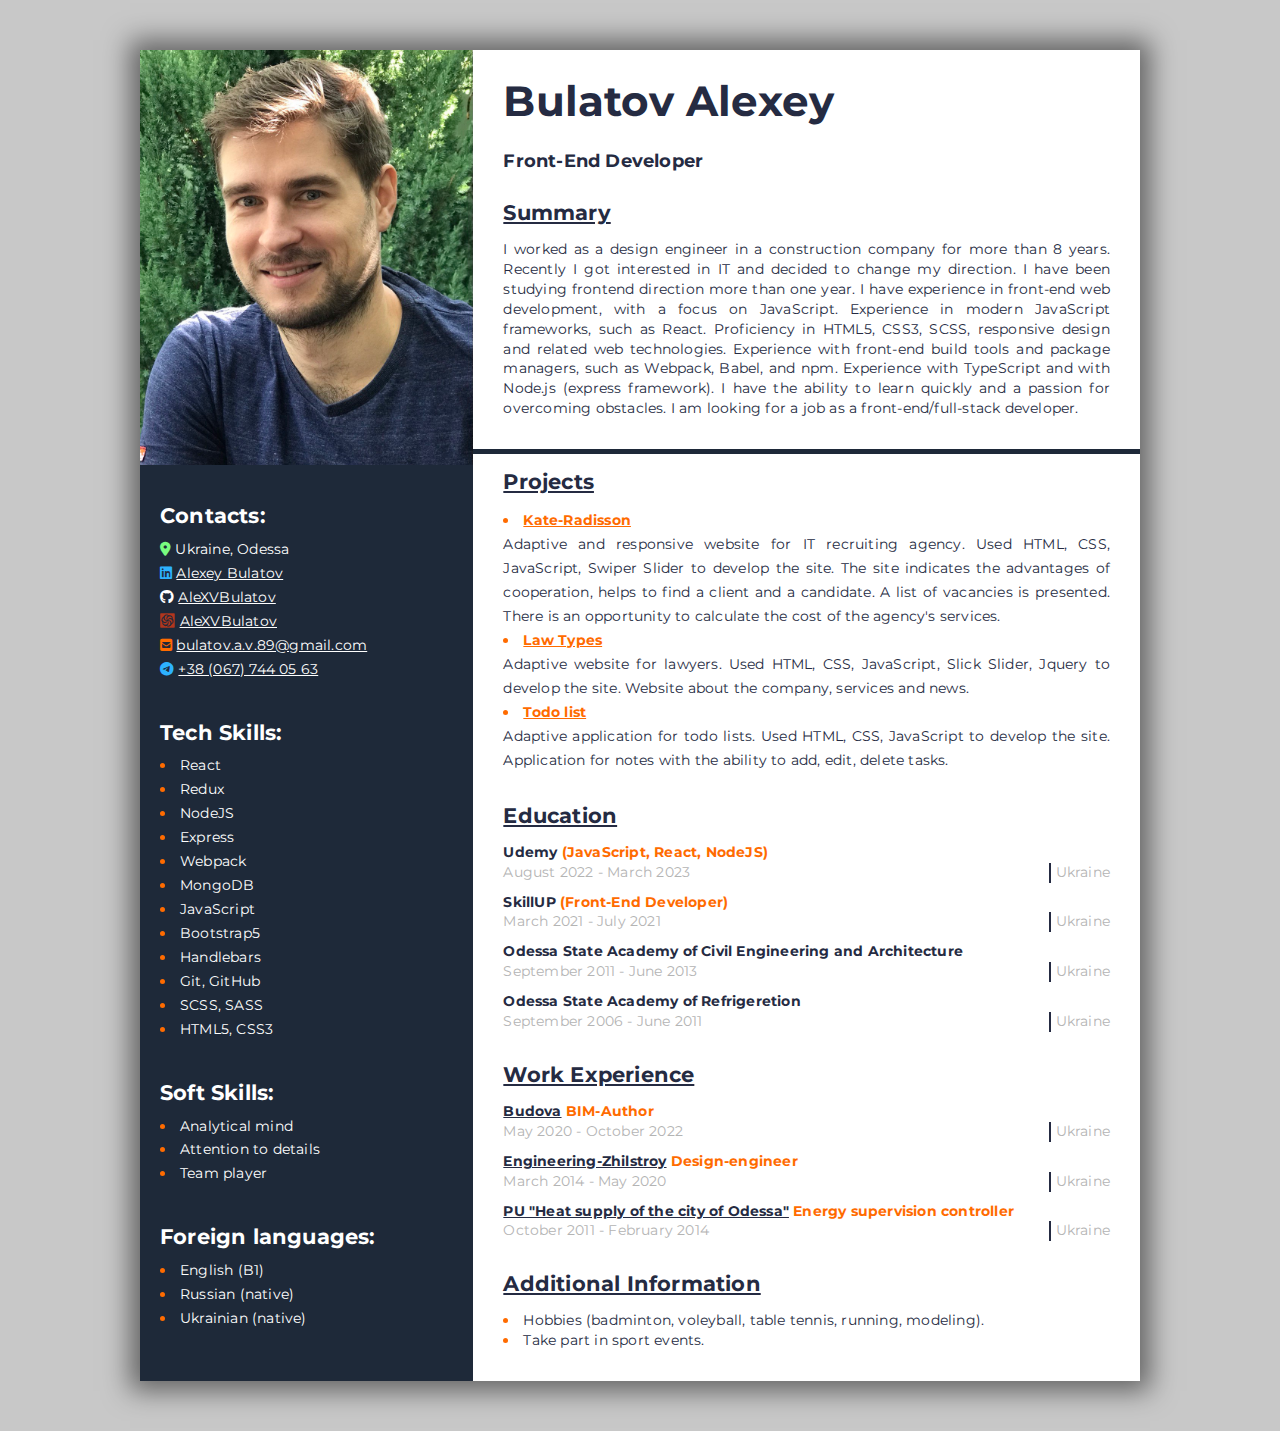
==== index.html @ 86be8774 "Added link to codewars" ====
<!DOCTYPE html>
<html lang="ru">
  <head>
    <meta charset="UTF-8" />
    <meta name="viewport" content="width=device-width, initial-scale=1.0" />
    <link rel="shortcut icon" href="img/favicon.ico" type="image/x-icon" />
    <link href="https://fonts.googleapis.com/css?family=Montserrat:regular,500,600,700,800&display=swap" rel="stylesheet" />
    <link rel="stylesheet" href="css/iconfonts.css" />
    <link rel="stylesheet" href="css/style.css" />
    <link rel="stylesheet" href="./css/media.css" />
    <title>My summary</title>
  </head>
  <body>
    <div class="wrapper">
      <div class="page__main-block main-block">
        <div class="main-block__container _container">
          <div class="main-block__body">
            <aside class="main-block__sidebar sidebar">
              <div class="sidebar__photo">
                <img class="_ibg" src="img/my_photo.jpg" alt="my photo" />
              </div>
              <div class="sidebar__body body-sidebar">
                <div class="body-sidebar__contacts contacts">
                  <h3 class="contacts__title">Contacts:</h3>
                  <ul class="contacts__list">
                    <li class="contacts__item-location fa-solid fa-location-dot">
                      <span>Ukraine, Odessa</span>
                    </li>
                    <li class="contacts__item-linkedin fa-brands fa-linkedin">
                      <a href="https://www.linkedin.com/in/alexey-bulatov/" target="_blank" class="contacts__link"
                        >Alexey Bulatov</a
                      >
                    </li>
                    <li class="contacts__item-github fa-brands fa-github">
                      <a href="https://github.com/AleXVBulatov" target="_blank" class="contacts__link">AleXVBulatov</a>
                    </li>
                    <li class="contacts__item-codewars">
                      <a href="https://www.codewars.com/users/AleXVBulatov" target="_blank" class="contacts__link"
                        >AleXVBulatov</a
                      >
                    </li>
                    <li class="contacts__item-email fa-solid fa-square-envelope">
                      <a href="mailto:bulatov.a.v.89@gmail.com" target="_blank" class="contacts__link"
                        >bulatov.a.v.89@gmail.com</a
                      >
                    </li>
                    <li class="contacts__item-telegram fa-brands fa-telegram">
                      <a href="https://t.me/AleXVBulatov" target="_blank" class="contacts__link">+38 (067) 744 05 63</a>
                    </li>
                  </ul>
                </div>
                <div class="body-sidebar__tech-skils skils">
                  <h3 class="skils__title">Tech Skills:</h3>
                  <ul class="skils__list">
                    <li class="skils__item"><span class="skils__text">React</span></li>
                    <li class="skils__item"><span class="skils__text">Redux</span></li>
                    <li class="skils__item"><span class="skils__text">NodeJS</span></li>
                    <li class="skils__item"><span class="skils__text">Express</span></li>
                    <li class="skils__item"><span class="skils__text">Webpack</span></li>
                    <li class="skils__item"><span class="skils__text">MongoDB</span></li>
                    <li class="skils__item"><span class="skils__text">JavaScript</span></li>
                    <li class="skils__item"><span class="skils__text">Bootstrap5</span></li>
                    <li class="skils__item"><span class="skils__text">Handlebars</span></li>
                    <li class="skils__item"><span class="skils__text">Git, GitHub</span></li>
                    <li class="skils__item"><span class="skils__text">SCSS, SASS</span></li>
                    <li class="skils__item"><span class="skils__text">HTML5, CSS3</span></li>
                  </ul>
                </div>
                <div class="body-sidebar__soft-skils skils">
                  <h3 class="skils__title">Soft Skills:</h3>
                  <ul class="skils__list">
                    <li class="skils__item"><span class="skils__text">Analytical mind</span></li>
                    <li class="skils__item"><span class="skils__text">Attention to details</span></li>
                    <!-- <li class="skils__item"><span class="skils__text">Liability </span></li> -->
                    <li class="skils__item"><span class="skils__text">Team player</span></li>
                  </ul>
                </div>
                <div class="body-sidebar__foreign-languages skils">
                  <h3 class="skils__title">Foreign languages:</h3>
                  <ul class="skils__list">
                    <li class="skils__item"><span class="skils__text">English (B1)</span></li>
                    <li class="skils__item"><span class="skils__text">Russian (native)</span></li>
                    <li class="skils__item"><span class="skils__text">Ukrainian (native)</span></li>
                  </ul>
                </div>
              </div>
            </aside>

            <main class="main-block__info info">
              <section class="info__about-me _inner-container">
                <!-- <h2 class="about-me__sub-title">Front-End Developer</h2> -->
                <h1 class="about-me__main-title">Bulatov Alexey</h1>
                <h2 class="about-me__sub-title">Front-End Developer</h2>
                <h3 class="about-me__title _title">Summary</h3>
                <p class="about-me__text">
                  I worked as a design engineer in a construction company for more than 8 years. Recently I got interested in IT
                  and decided to change my direction. I have been studying frontend direction more than one year. I have
                  experience in front-end web development, with a focus on JavaScript. Experience in modern JavaScript frameworks,
                  such as React. Proficiency in HTML5, CSS3, SCSS, responsive design and related web technologies. Experience with
                  front-end build tools and package managers, such as Webpack, Babel, and npm. Experience with TypeScript and with
                  Node.js (express framework). I have the ability to learn quickly and a passion for overcoming obstacles. I am
                  looking for a job as a front-end/full-stack developer.
                </p>
              </section>
              <hr />
              <section class="info__projects _inner-container">
                <h3 class="projects__title _title">Projects</h3>
                <div class="body-projects__block-projects">
                  <ul class="block-projects__list">
                    <li class="block-projects__item">
                      <a href="https://alexvbulatov.github.io/Kate-Radisson" class="block-projects__item-link">Kate-Radisson</a>
                      <p class="block-projects__item-text">
                        Adaptive and responsive website for IT recruiting agency. Used HTML, CSS, JavaScript, Swiper Slider to
                        develop the site. The site indicates the advantages of cooperation, helps to find a client and a
                        candidate. A list of vacancies is presented. There is an opportunity to calculate the cost of the agency's
                        services.
                      </p>
                    </li>
                    <li class="block-projects__item">
                      <a href="https://alexvbulatov.github.io/Logo-Type/" class="block-projects__item-link">Law Types</a>
                      <p class="block-projects__item-text">
                        Adaptive website for lawyers. Used HTML, CSS, JavaScript, Slick Slider, Jquery to develop the site.
                        Website about the company, services and news.
                      </p>
                    </li>
                    <li class="block-projects__item">
                      <a href="https://alexvbulatov.github.io/todo-list/" class="block-projects__item-link">Todo list</a>
                      <p class="block-projects__item-text">
                        Adaptive application for todo lists. Used HTML, CSS, JavaScript to develop the site. Application for notes
                        with the ability to add, edit, delete tasks.
                      </p>
                    </li>
                  </ul>
                </div>
              </section>
              <section class="info__education _inner-container">
                <h3 class="education__title _title">Education</h3>
                <div class="education__body body-education">
                  <div class="body-education__block">
                    <h4 class="block__university">
                      Udemy
                      <span>(JavaScript, React, NodeJS)</span>
                    </h4>
                    <div class="block__faculty faculty-block">
                      <p class="faculty-block__time-interval">August 2022 - March 2023</p>
                      <p class="faculty-block__country">Ukraine</p>
                    </div>
                  </div>
                  <div class="body-education__block">
                    <h4 class="block__university">
                      SkillUP
                      <span>(Front-End Developer)</span>
                    </h4>
                    <div class="block__faculty faculty-block">
                      <p class="faculty-block__time-interval">March 2021 - July 2021</p>
                      <p class="faculty-block__country">Ukraine</p>
                    </div>
                  </div>
                  <div class="body-education__block">
                    <h4 class="block__university">Odessa State Academy of Civil Engineering and Architecture</h4>
                    <div class="block__faculty faculty-block">
                      <p class="faculty-block__time-interval">September 2011 - June 2013</p>
                      <p class="faculty-block__country">Ukraine</p>
                    </div>
                  </div>
                  <div class="body-education__block">
                    <h4 class="block__university">Odessa State Academy of Refrigeretion</h4>
                    <div class="block__faculty faculty-block">
                      <p class="faculty-block__time-interval">September 2006 - June 2011</p>
                      <p class="faculty-block__country">Ukraine</p>
                    </div>
                  </div>
                </div>
              </section>
              <section class="info__work _inner-container">
                <h3 class="work__title _title">Work Experience</h3>
                <div class="work__body body-work">
                  <div class="body-work__block-work">
                    <h4 class="block-work__title">
                      <a href="https://budova.ua" target="_blank">Budova</a>
                      BIM-Author
                    </h4>
                    <div class="block-work__text">
                      <p class="text__interval">May 2020 - October 2022</p>
                      <p class="text__country">Ukraine</p>
                    </div>
                  </div>
                  <div class="body-work__block-work">
                    <h4 class="block-work__title">
                      <a href="https://www.pkb.com.ua" target="_blank">Engineering-Zhilstroy</a>
                      Design-engineer
                    </h4>
                    <div class="block-work__text">
                      <p class="text__interval">March 2014 - May 2020</p>
                      <p class="text__country">Ukraine</p>
                    </div>
                  </div>
                  <div class="body-work__block-work">
                    <h4 class="block-work__title">
                      <a href="https://www.teplo.od.ua" target="_blank">PU "Heat supply of the city of Odessa"</a>
                      Energy supervision controller
                    </h4>
                    <div class="block-work__text">
                      <p class="text__interval">October 2011 - February 2014</p>
                      <p class="text__country">Ukraine</p>
                    </div>
                  </div>
                </div>
              </section>
              <section class="info__additional _inner-container">
                <h3 class="additional__title _title">Additional Information</h3>
                <div class="body-additional__block-additional">
                  <ul class="block-additional__list">
                    <li class="block-additional__item">
                      <span>Hobbies (badminton, voleyball, table tennis, running, modeling).</span>
                    </li>
                    <li class="block-additional__item"><span>Take part in sport events.</span></li>
                  </ul>
                </div>
              </section>
            </main>
          </div>
        </div>
      </div>
    </div>
  </body>
</html>
---- css/style.css ----
@import url("./reset.css");

/* #region variables */
:root {
  --color-main: rgb(37, 43, 66);
  --color-selection: rgb(255, 107, 0);
}
/* #endregion */

/* #region common */
body {
  height: 100%;
  font-family: montserrat;
  line-height: 1;
  font-size: 14px;
  font-weight: 400;
  letter-spacing: 0.2px;
  color: var(--color-main);
  background-color: rgb(200, 200, 200);
}

hr {
  border-bottom: 5px solid #1e2939;
}

._container {
  /* background-color: #fff; */
  max-width: 1000px;
  margin: 0px auto; /*выставить блок по центру*/
  box-sizing: content-box; /*чтобы padding не влиял на ширину контента max-width: 1046px;*/
  padding: 0px 15px; /*чтобы при сужении экрана контент не прилипал к краю экрана*/
}

._title {
  color: #252b42;
  font-size: 1.5em;
  line-height: calc(24 / 20 * 100%);
  font-weight: 700;
  padding: 0 0 15px 0;
  text-decoration: underline;
}

._inner-container {
  padding: 15px 30px 15px 30px;
}
/* #endregion */

/* #region wrapper */
.wrapper {
  min-height: 100%;
  overflow: hidden;
}
/* #endregion */

/* #region main-block__container */
.page__main-block {
  margin: 50px 0 50px 0;
}

.main-block {
}

.main-block__container {
}

.main-block__body {
  display: flex;
  box-shadow: 0px 0px 25px 10px rgba(0, 0, 0, 0.5);
  overflow: hidden;
}

.main-block__sidebar {
}
/* #endregion */

/* #region sidebar*/
.sidebar {
  flex: 0 0 33.333%;
  background-color: #1e2939;
  height: auto;
  overflow: hidden;
  /* padding: 10px; */
}

.sidebar__photo {
  width: 100%;
  height: 415px;
}

._ibg {
  position: relative;
  width: 100%;
  height: 100%;
  top: 0;
  left: 0;
  object-fit: cover;
  /* border-radius: 0 0 0 0; */
  /* border-radius: 50% 0 50% 0; */
  /* border-radius: 0% 50% 0% 50% ; */
  /* box-shadow: 0px 0px 00px 3px var(--color-selection); */
}

.sidebar__body {
}

.body-sidebar {
  padding: 40px 20px 40px 20px;
}

.body-sidebar__contacts {
}

.contacts {
  padding: 0 0 40px 0;
}

.contacts__title {
  color: #fff;
  font-size: 1.5em;
  line-height: calc(24 / 22 * 100%);
  font-weight: 700;
  padding: 0 0 10px 0;
}

.contacts__list {
  line-height: calc(24 / 14 * 100%);
}

.contacts__list li {
}

.contacts__link {
  /* color: #a9abaf; */
  color: #fff;
  /* border-bottom: 1px solid #a9abaf; */
  text-decoration: underline;
  /* font-style: italic; */
}

.contacts__item-location {
  color: #fff;
  text-decoration: none;
}
.contacts__item-location::before {
  color: rgb(121, 252, 128);
}

.contacts__item-linkedin {
}
.contacts__item-linkedin::before {
  color: rgb(45, 178, 255);
}

.contacts__item-email {
}
.contacts__item-email::before {
  color: var(--color-selection);
}

.contacts__item-telegram {
}
.contacts__item-telegram:before {
  color: rgb(45, 178, 255);
}

.contacts__item-github {
}
.contacts__item-github:before {
  color: rgb(255, 255, 255);
}

.contacts__item-codewars {
}
.contacts__item-codewars::before {
  content: "gf";
  background-image: url("../img/logo-codewars.svg");
  background-position: left;
  background-repeat: no-repeat;
  background-size: contain;
  color: transparent;
}

.body-sidebar__tech-skils {
}

.body-sidebar__soft-skils {
}

.skils:not(:last-child) {
  padding: 0 0 40px 0;
}

.skils__title {
  color: #fff;
  font-size: 1.5em;
  line-height: calc(24 / 22 * 100%);
  font-weight: 700;
  padding: 0 0 10px 0;
}

.skils__list {
  color: var(--color-selection);
  line-height: calc(24 / 14 * 100%);
}

.skils__item {
  list-style-type: disc;
  list-style-position: inside;
}

.skils__text {
  color: #fff;
}

/* #endregion */

/* #region main-block */
.main-block__info {
  padding: 15px 0 15px 0;
}

.info {
  flex: 0 1 100%;
  background-color: #fff;
}
/* #endregion */

/* #region section about-me */
.info__about-me {
  padding-bottom: 30px;
}

.about-me__main-title {
  font-size: 3em;
  font-weight: 700;
  padding: 0 0 30px 0;
}

.about-me__sub-title {
  font-size: 18px;
  font-weight: 700;
  padding: 0 0 30px 0;
}

.about-me__title {
}

.about-me__text {
  text-align: justify;
  line-height: calc(20 / 14 * 100%);
}
/* #endregion */

/* #region section projects */
.info__projects {
}

.projects__title {
}

.body-projects__block-projects {
}

.block-projects__list {
  color: var(--color-selection);
  line-height: calc(24 / 14 * 100%);
}

.block-projects__item {
  list-style-type: disc;
  list-style-position: inside;
}

.block-projects__item-link {
  color: var(--color-selection);
  font-weight: 700;
  text-decoration: underline;
}

.block-projects__item-text {
  color: var(--color-main);
  text-align: justify;
}
/* #endregion */

/* #region section education */
.info__education {
}
.education__title {
}
.education__body {
}
.body-education {
}

.body-education__block {
  line-height: calc(20 / 14 * 100%);
}
.body-education__block:not(:last-child) {
  margin-bottom: 10px;
}

.block__university {
  color: var(--color-main);
  font-weight: 700;
}
.block__university span {
  color: var(--color-selection);
}

.block__faculty {
}

.faculty-block {
  display: flex;
  justify-content: space-between;
}
.faculty-block p:not(:last-child) {
  padding: 0px 5px 0 0;
}

.faculty-block__time-interval {
  color: rgb(180, 180, 180);
}

.faculty-block__country {
  border-left: 2px solid #252b42;
  padding-left: 5px;
  color: rgb(180, 180, 180);
}
/* #endregion */

/* #region section work */
.info__work {
}
.work__title {
}
.work__body {
}
.body-work {
}

.body-work__block-work {
  line-height: calc(20 / 14 * 100%);
}
.body-work__block-work:not(:last-child) {
  margin: 0 0 10px 0;
}

.block-work__title {
  font-weight: 700;
  color: var(--color-selection);
}
.block-work__title a {
  color: var(--color-main);
  text-decoration: underline;
}

.block-work__text {
  display: flex;
  justify-content: space-between;
  color: rgb(180, 180, 180);
  padding: 0;
}

.text__interval {
  padding-right: 5px;
}

.text__country {
  border-left: 2px solid #252b42;
  padding-left: 5px;
}
/* #endregion */

/* #region section editional */
.info__additional {
}
.additional__title {
}
.body-additional__block-additional {
  line-height: calc(20 / 14 * 100%);
}
.block-additional__list {
  color: var(--color-selection);
}
.block-additional__item {
  list-style-type: disc;
  list-style-position: inside;
}
.block-additional__item span {
  color: #252b42;
}
/* #endregion */
---- css/media.css ----
@media (max-width: 1024px) {
  .page__main-block {
    margin: 15px 0 15px 0;
  }
  .main-block__body {
    box-shadow: 0px 0px 15px 5px rgba(0, 0, 0, 0.5);
  }
}

@media (max-width: 768px) {
  .sidebar {
    flex: 0 0 245px;
  }
}

@media (max-width: 600px) {
  .main-block__body {
    display: flex;
    flex-direction: column;
  }
  .sidebar {
    flex: 0 0 100%;
  }
  .info {
    flex: 0 0 100%;
  }
  ._inner-container {
    padding: 20px 20px 20px 20px;
  }
}

@media (max-width: 450px) {
  .page__main-block {
    margin: 0;
  }
  ._container {
    padding: 0;
  }
}
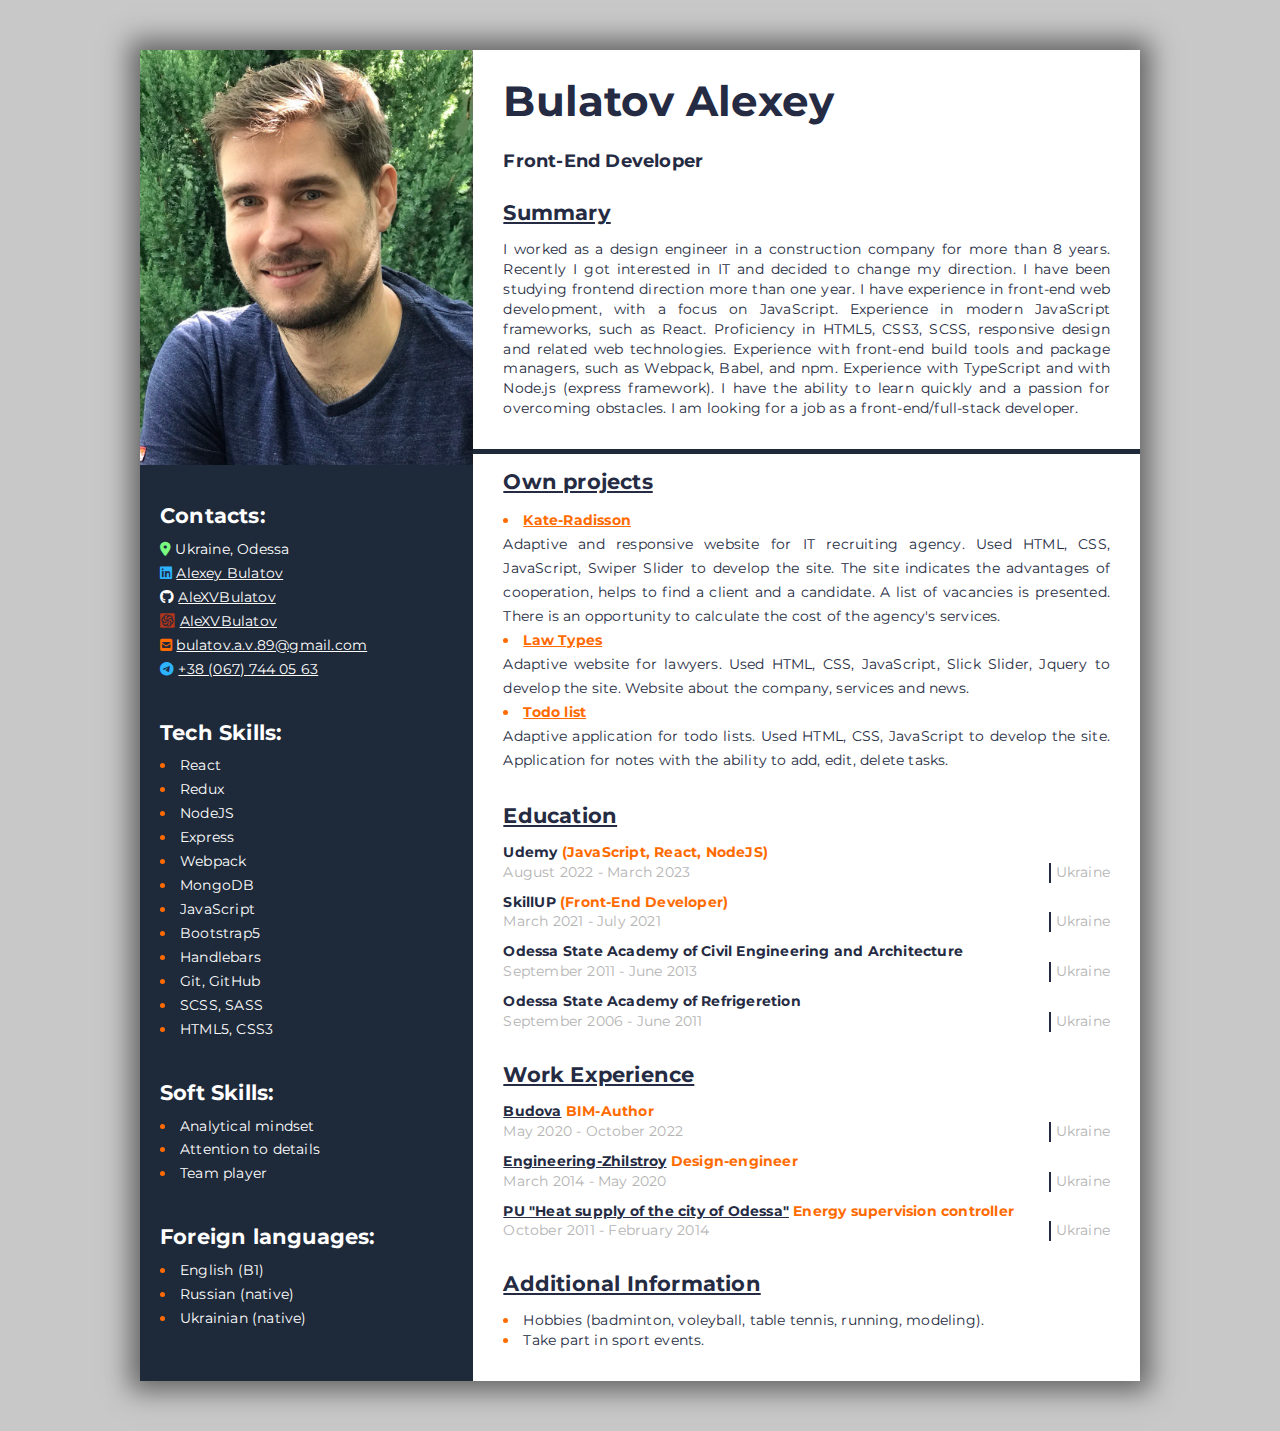
==== commit afd64d67: "Corrected Kates remarks" ====
--- a/index.html
+++ b/index.html
@@ -69,7 +69,7 @@
                 <div class="body-sidebar__soft-skils skils">
                   <h3 class="skils__title">Soft Skills:</h3>
                   <ul class="skils__list">
-                    <li class="skils__item"><span class="skils__text">Analytical mind</span></li>
+                    <li class="skils__item"><span class="skils__text">Analytical mindset</span></li>
                     <li class="skils__item"><span class="skils__text">Attention to details</span></li>
                     <!-- <li class="skils__item"><span class="skils__text">Liability </span></li> -->
                     <li class="skils__item"><span class="skils__text">Team player</span></li>
@@ -104,7 +104,7 @@
               </section>
               <hr />
               <section class="info__projects _inner-container">
-                <h3 class="projects__title _title">Projects</h3>
+                <h3 class="projects__title _title">Own projects</h3>
                 <div class="body-projects__block-projects">
                   <ul class="block-projects__list">
                     <li class="block-projects__item">
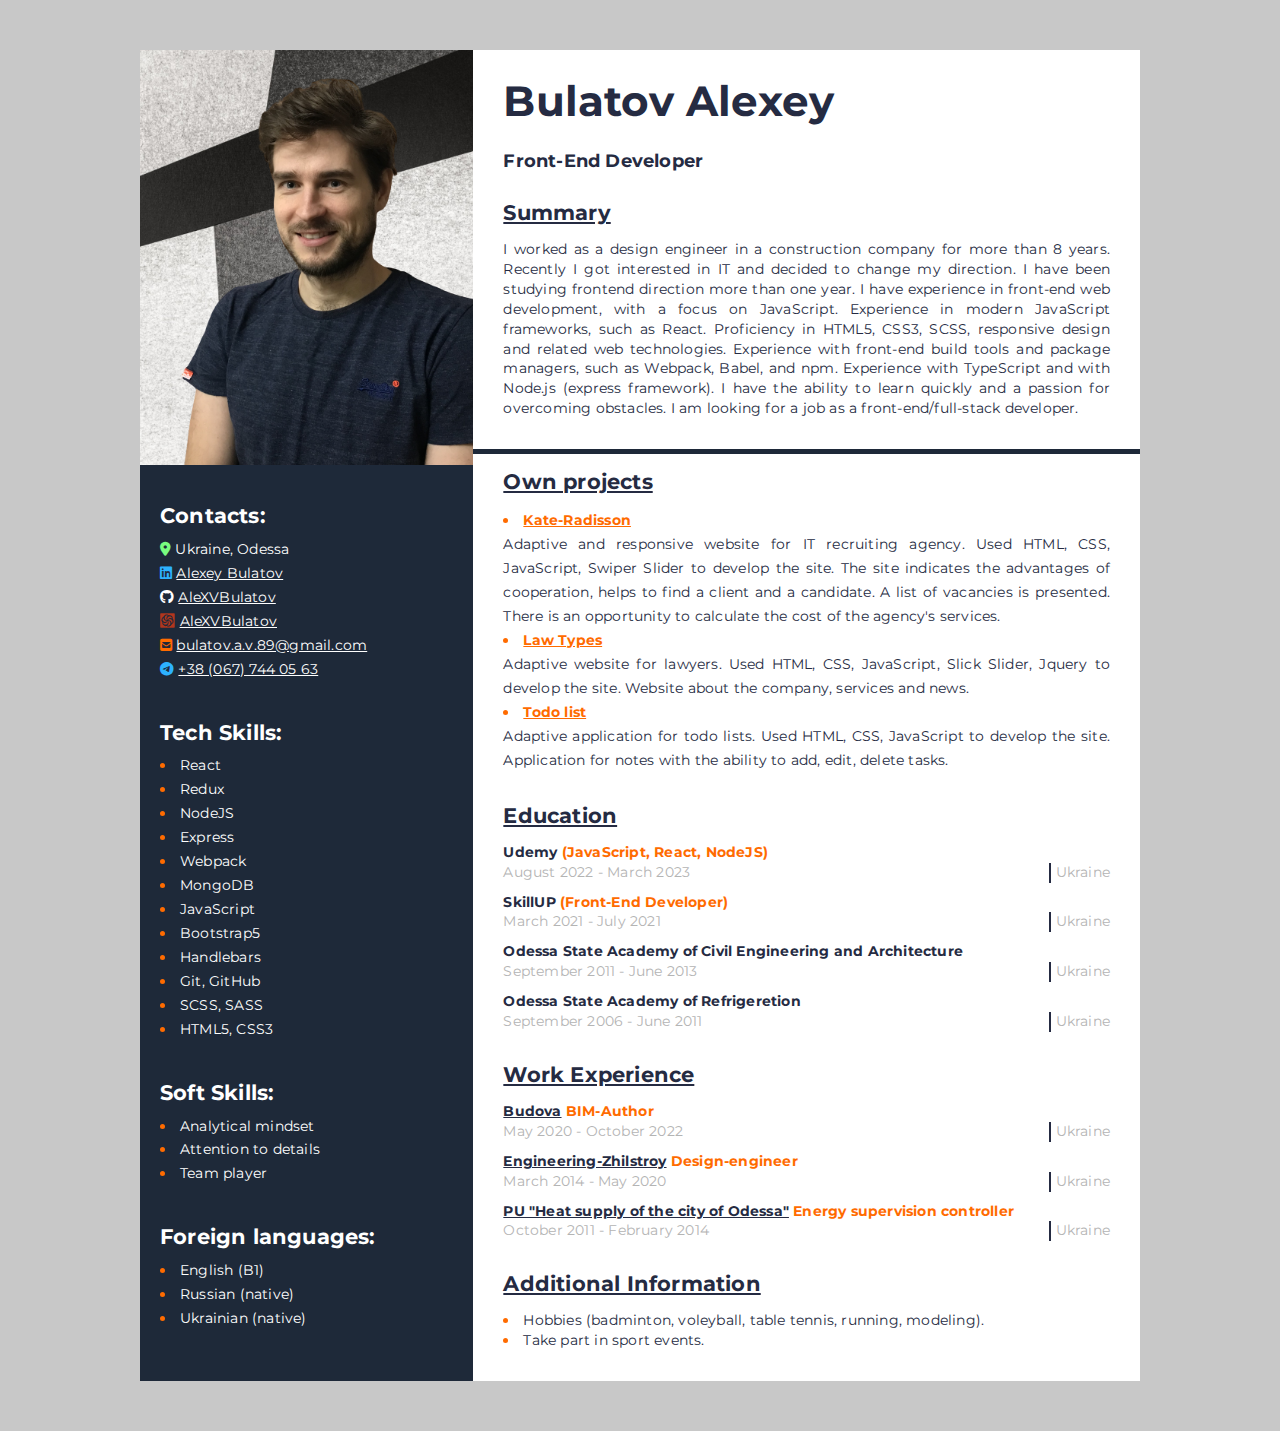
==== commit 3aaf47d8: "changed my photo" ====
--- a/index.html
+++ b/index.html
@@ -223,5 +223,7 @@
         </div>
       </div>
     </div>
+
+    <script src="./js/index.js"></script>
   </body>
 </html>
--- a/css/style.css
+++ b/css/style.css
@@ -65,7 +65,7 @@
 
 .main-block__body {
   display: flex;
-  box-shadow: 0px 0px 25px 10px rgba(0, 0, 0, 0.5);
+  /* box-shadow: 0px 0px 25px 10px rgba(0, 0, 0, 0.5); */
   overflow: hidden;
 }
 
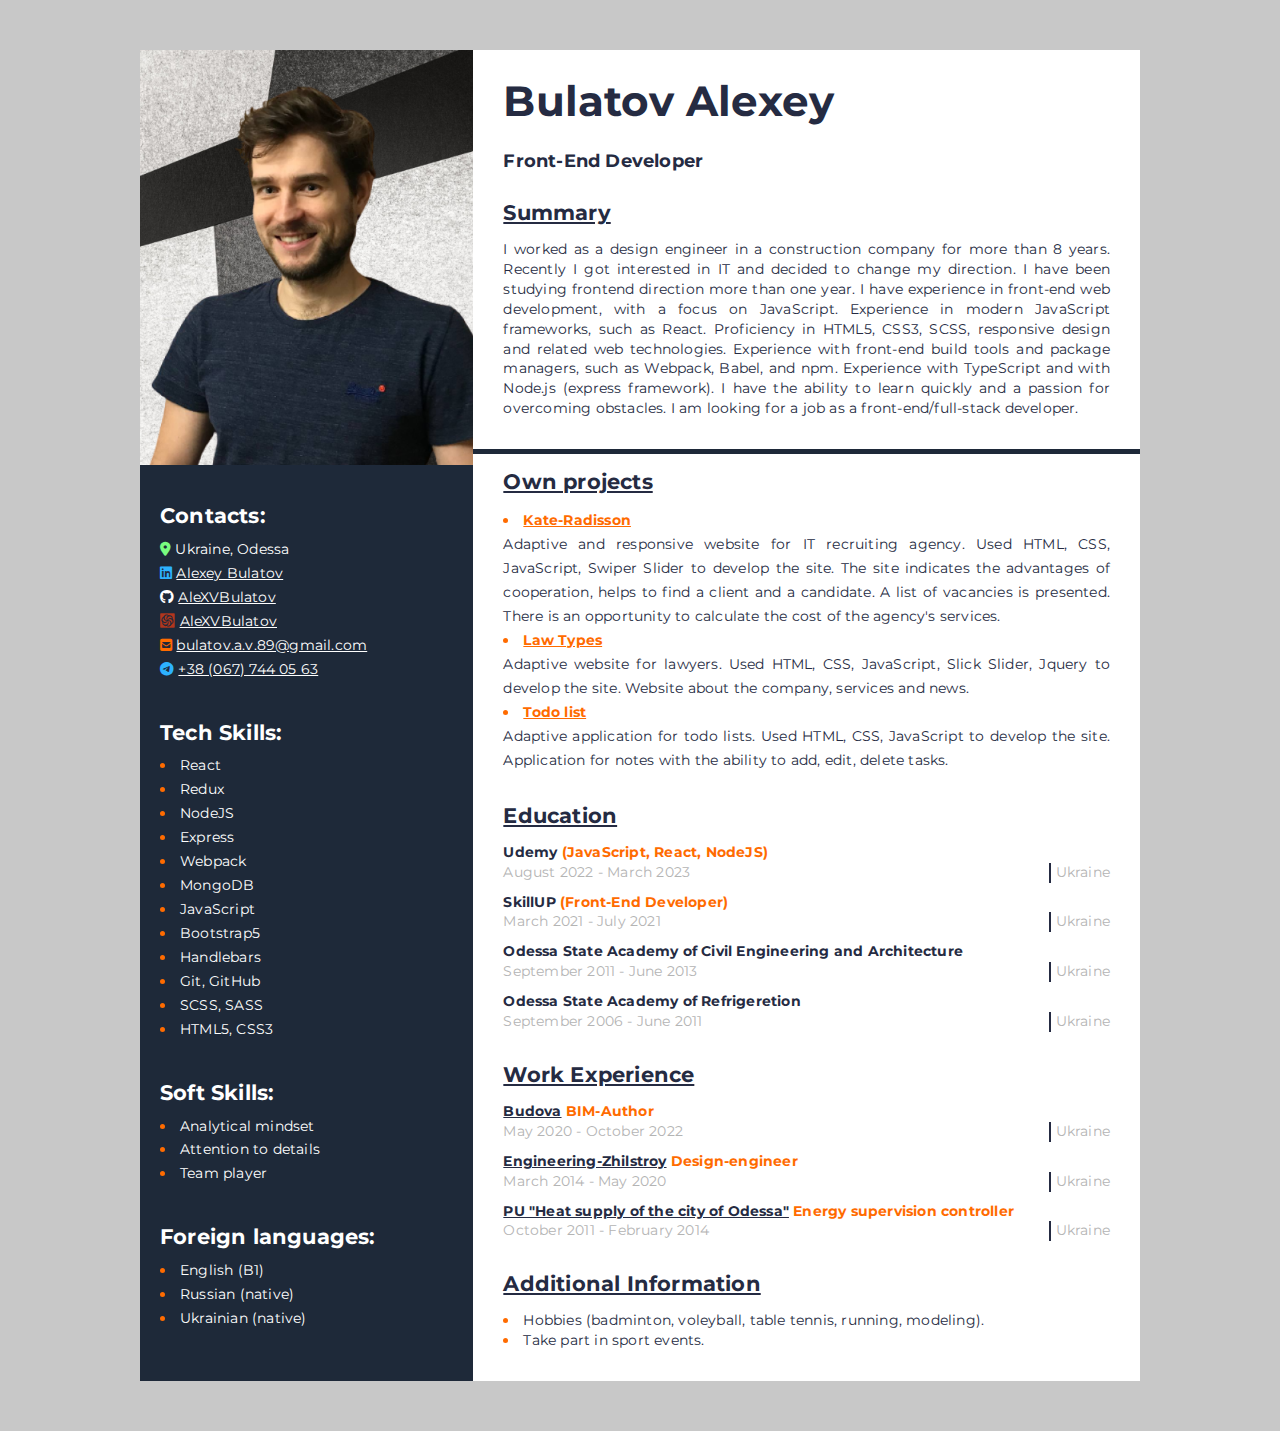
==== commit 87b3fa29: "changed title" ====
--- a/index.html
+++ b/index.html
@@ -8,7 +8,7 @@
     <link rel="stylesheet" href="css/iconfonts.css" />
     <link rel="stylesheet" href="css/style.css" />
     <link rel="stylesheet" href="./css/media.css" />
-    <title>My summary</title>
+    <title>Bulatov Alexey</title>
   </head>
   <body>
     <div class="wrapper">
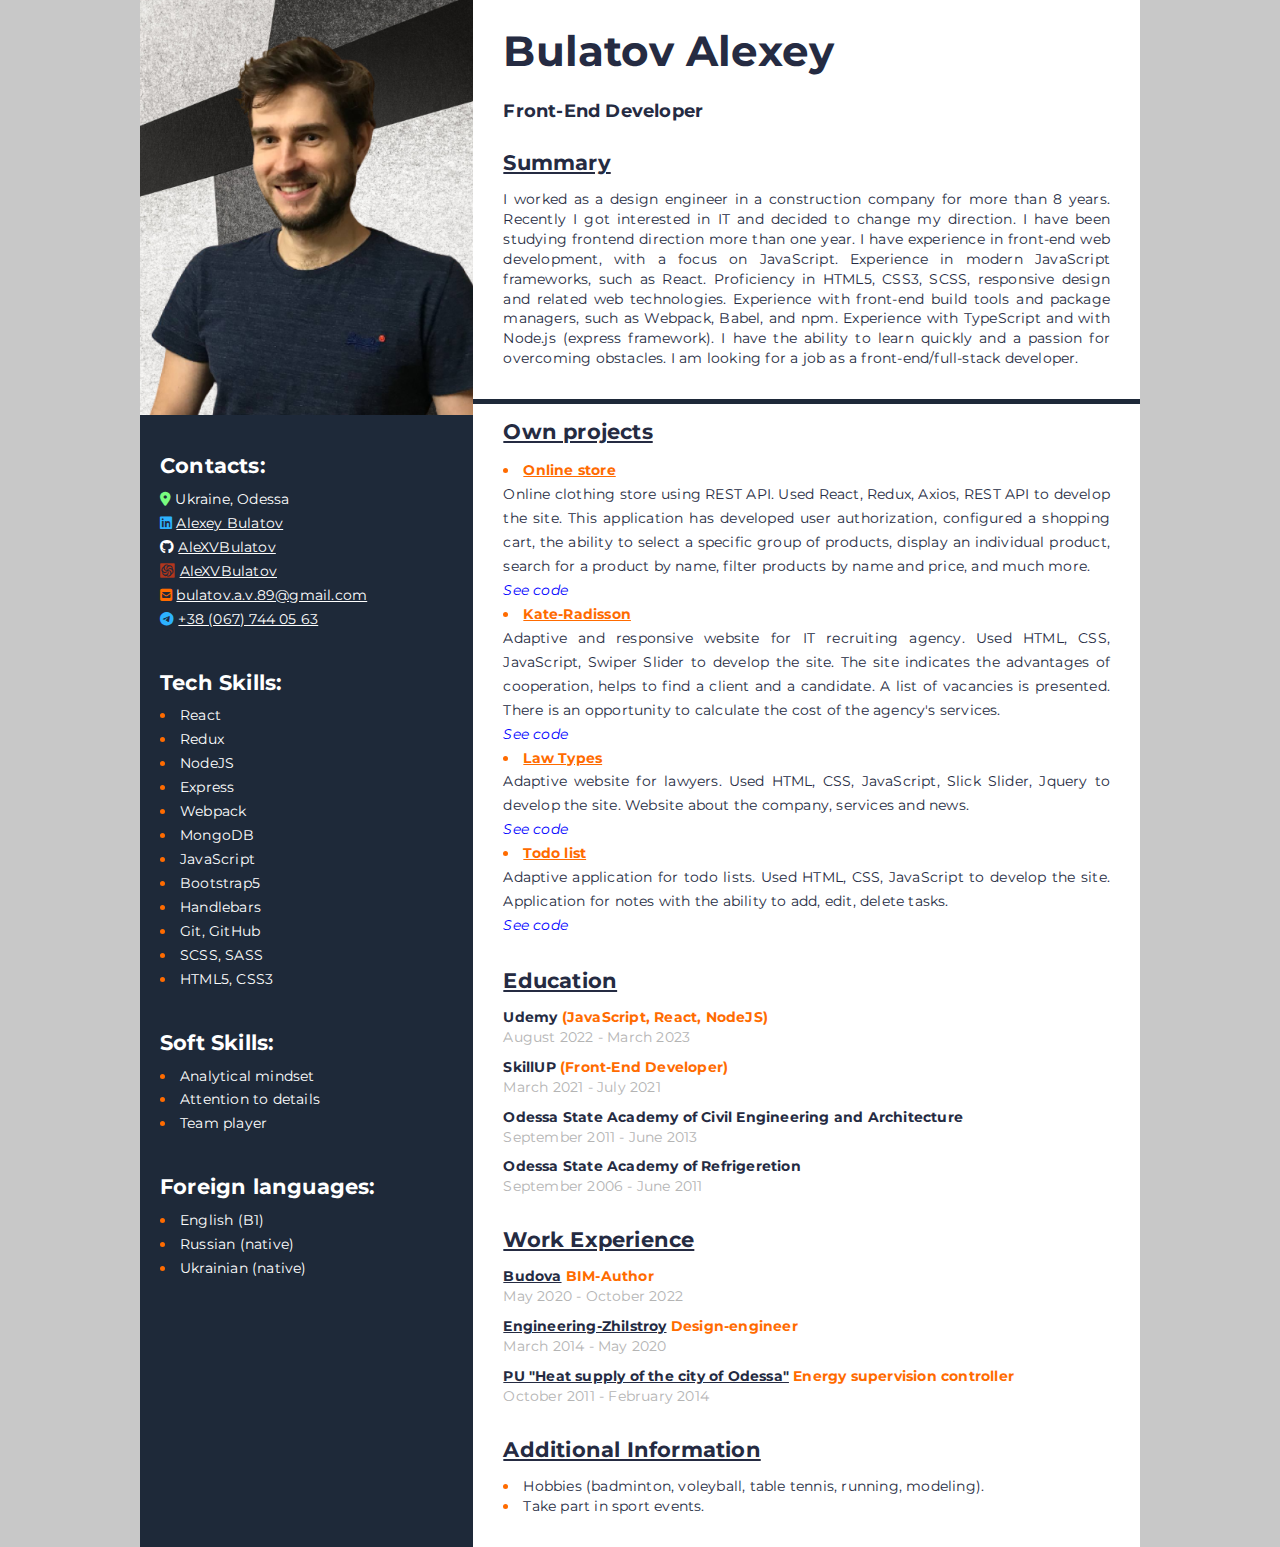
==== commit 658ed969: "Added project Online store" ====
--- a/index.html
+++ b/index.html
@@ -108,12 +108,29 @@
                 <div class="body-projects__block-projects">
                   <ul class="block-projects__list">
                     <li class="block-projects__item">
+                      <a href="https://euphonious-klepon-62ba28.netlify.app" class="block-projects__item-link">Online store </a>
+                      <p class="block-projects__item-text">
+                        Online clothing store using REST API. Used React, Redux, Axios, REST API to develop the site. This
+                        application has developed user authorization, configured a shopping cart, the ability to select a specific
+                        group of products, display an individual product, search for a product by name, filter products by name
+                        and price, and much more.
+                        <br />
+                        <span class="block-projects__text-link"
+                          ><a href="https://github.com/AleXVBulatov/store-stuff">See code</a></span
+                        >
+                      </p>
+                    </li>
+                    <li class="block-projects__item">
                       <a href="https://alexvbulatov.github.io/Kate-Radisson" class="block-projects__item-link">Kate-Radisson</a>
                       <p class="block-projects__item-text">
                         Adaptive and responsive website for IT recruiting agency. Used HTML, CSS, JavaScript, Swiper Slider to
                         develop the site. The site indicates the advantages of cooperation, helps to find a client and a
                         candidate. A list of vacancies is presented. There is an opportunity to calculate the cost of the agency's
                         services.
+                        <br />
+                        <span class="block-projects__text-link"
+                          ><a href="https://github.com/AleXVBulatov/Kate-Radisson">See code</a></span
+                        >
                       </p>
                     </li>
                     <li class="block-projects__item">
@@ -121,6 +138,10 @@
                       <p class="block-projects__item-text">
                         Adaptive website for lawyers. Used HTML, CSS, JavaScript, Slick Slider, Jquery to develop the site.
                         Website about the company, services and news.
+                        <br />
+                        <span class="block-projects__text-link"
+                          ><a href="https://github.com/AleXVBulatov/Logo-Type">See code</a></span
+                        >
                       </p>
                     </li>
                     <li class="block-projects__item">
@@ -128,6 +149,10 @@
                       <p class="block-projects__item-text">
                         Adaptive application for todo lists. Used HTML, CSS, JavaScript to develop the site. Application for notes
                         with the ability to add, edit, delete tasks.
+                        <br />
+                        <span class="block-projects__text-link"
+                          ><a href="https://github.com/AleXVBulatov/todo-list">See code</a></span
+                        >
                       </p>
                     </li>
                   </ul>
@@ -143,7 +168,7 @@
                     </h4>
                     <div class="block__faculty faculty-block">
                       <p class="faculty-block__time-interval">August 2022 - March 2023</p>
-                      <p class="faculty-block__country">Ukraine</p>
+                      <!-- <p class="faculty-block__country">Ukraine</p> -->
                     </div>
                   </div>
                   <div class="body-education__block">
@@ -153,21 +178,21 @@
                     </h4>
                     <div class="block__faculty faculty-block">
                       <p class="faculty-block__time-interval">March 2021 - July 2021</p>
-                      <p class="faculty-block__country">Ukraine</p>
+                      <!-- <p class="faculty-block__country">Ukraine</p> -->
                     </div>
                   </div>
                   <div class="body-education__block">
                     <h4 class="block__university">Odessa State Academy of Civil Engineering and Architecture</h4>
                     <div class="block__faculty faculty-block">
                       <p class="faculty-block__time-interval">September 2011 - June 2013</p>
-                      <p class="faculty-block__country">Ukraine</p>
+                      <!-- <p class="faculty-block__country">Ukraine</p> -->
                     </div>
                   </div>
                   <div class="body-education__block">
                     <h4 class="block__university">Odessa State Academy of Refrigeretion</h4>
                     <div class="block__faculty faculty-block">
                       <p class="faculty-block__time-interval">September 2006 - June 2011</p>
-                      <p class="faculty-block__country">Ukraine</p>
+                      <!-- <p class="faculty-block__country">Ukraine</p> -->
                     </div>
                   </div>
                 </div>
@@ -182,7 +207,7 @@
                     </h4>
                     <div class="block-work__text">
                       <p class="text__interval">May 2020 - October 2022</p>
-                      <p class="text__country">Ukraine</p>
+                      <!-- <p class="text__country">Ukraine</p> -->
                     </div>
                   </div>
                   <div class="body-work__block-work">
@@ -192,7 +217,7 @@
                     </h4>
                     <div class="block-work__text">
                       <p class="text__interval">March 2014 - May 2020</p>
-                      <p class="text__country">Ukraine</p>
+                      <!-- <p class="text__country">Ukraine</p> -->
                     </div>
                   </div>
                   <div class="body-work__block-work">
@@ -202,7 +227,7 @@
                     </h4>
                     <div class="block-work__text">
                       <p class="text__interval">October 2011 - February 2014</p>
-                      <p class="text__country">Ukraine</p>
+                      <!-- <p class="text__country">Ukraine</p> -->
                     </div>
                   </div>
                 </div>
--- a/css/style.css
+++ b/css/style.css
@@ -28,7 +28,7 @@
   max-width: 1000px;
   margin: 0px auto; /*выставить блок по центру*/
   box-sizing: content-box; /*чтобы padding не влиял на ширину контента max-width: 1046px;*/
-  padding: 0px 15px; /*чтобы при сужении экрана контент не прилипал к краю экрана*/
+  /* padding: 0px 15px;  */
 }
 
 ._title {
@@ -54,7 +54,7 @@
 
 /* #region main-block__container */
 .page__main-block {
-  margin: 50px 0 50px 0;
+  /* margin: 50px 0 50px 0; */
 }
 
 .main-block {
@@ -281,6 +281,11 @@
   color: var(--color-main);
   text-align: justify;
 }
+
+.block-projects__text-link a {
+  color: blue;
+  font-style: italic;
+}
 /* #endregion */
 
 /* #region section education */
--- a/css/media.css
+++ b/css/media.css
@@ -1,6 +1,6 @@
 @media (max-width: 1024px) {
   .page__main-block {
-    margin: 15px 0 15px 0;
+    /* margin: 15px 0 15px 0; */
   }
   .main-block__body {
     box-shadow: 0px 0px 15px 5px rgba(0, 0, 0, 0.5);
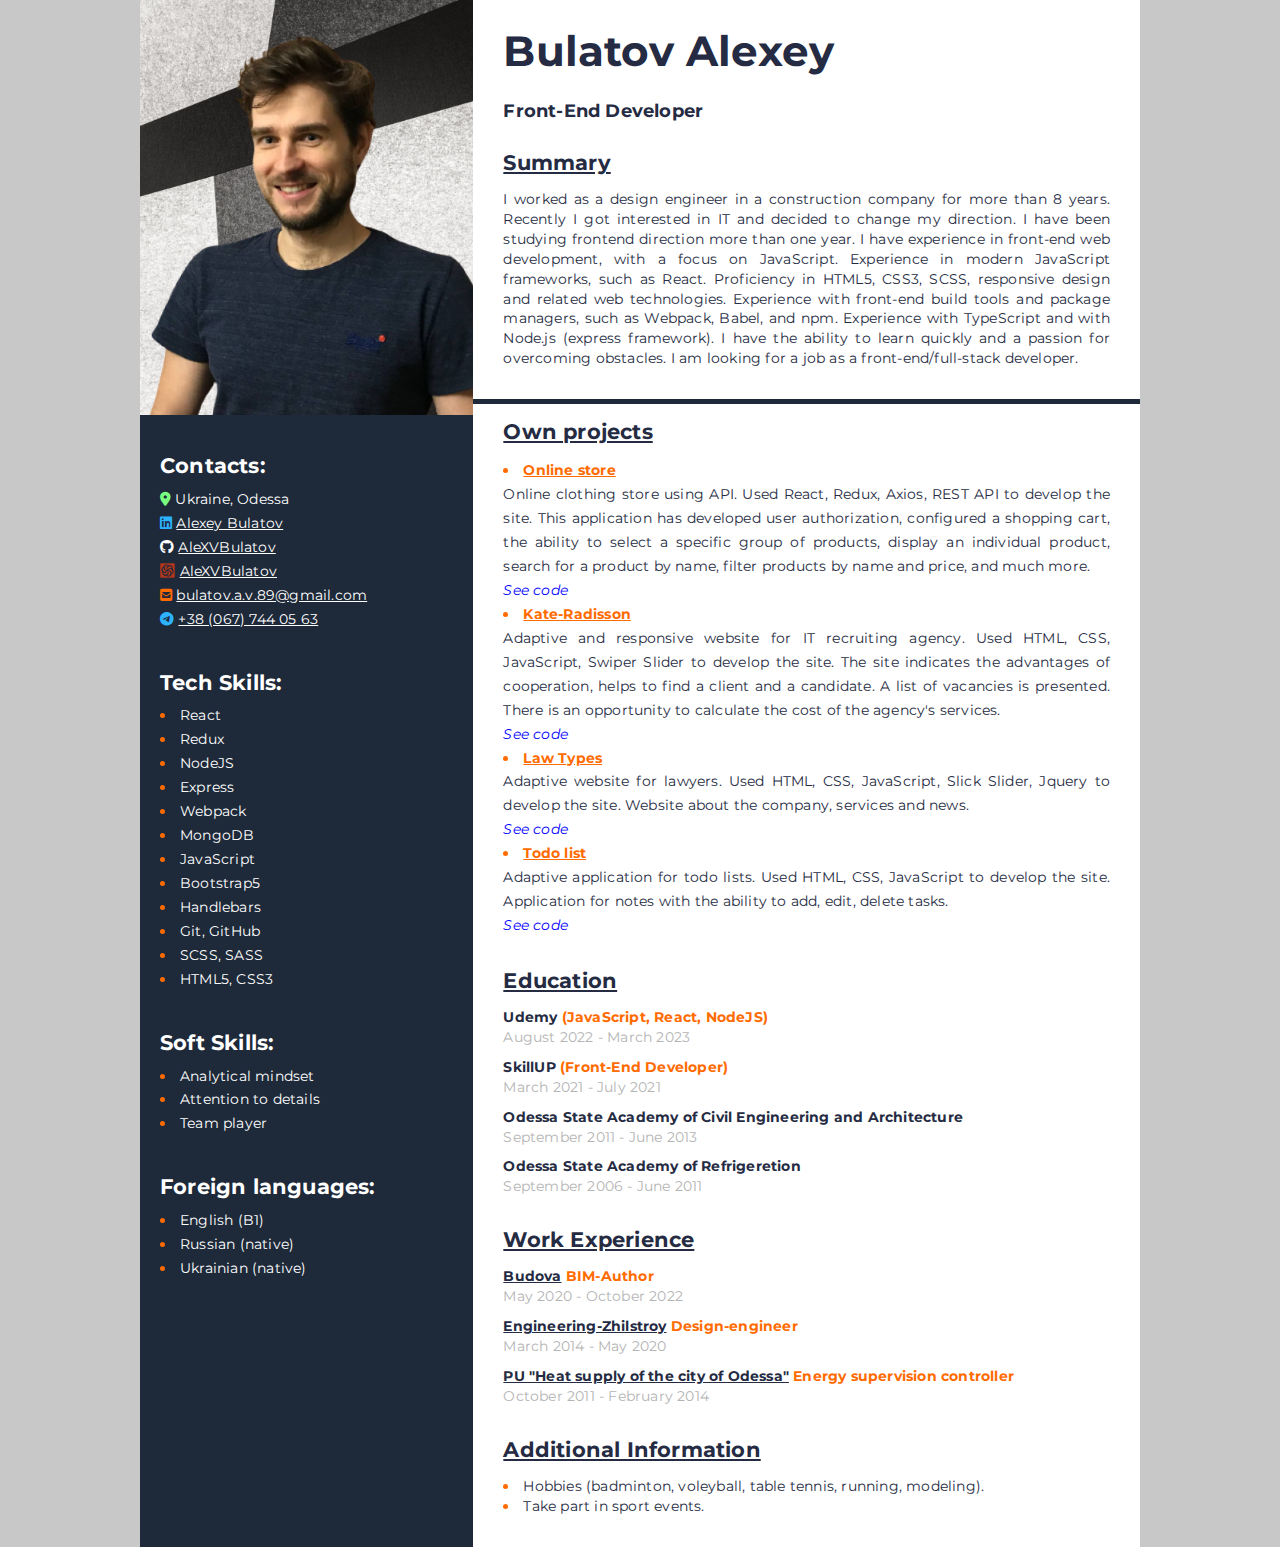
==== commit cf4cea8c: "Made improvements" ====
--- a/index.html
+++ b/index.html
@@ -110,10 +110,10 @@
                     <li class="block-projects__item">
                       <a href="https://euphonious-klepon-62ba28.netlify.app" class="block-projects__item-link">Online store </a>
                       <p class="block-projects__item-text">
-                        Online clothing store using REST API. Used React, Redux, Axios, REST API to develop the site. This
-                        application has developed user authorization, configured a shopping cart, the ability to select a specific
-                        group of products, display an individual product, search for a product by name, filter products by name
-                        and price, and much more.
+                        Online clothing store using API. Used React, Redux, Axios, REST API to develop the site. This application
+                        has developed user authorization, configured a shopping cart, the ability to select a specific group of
+                        products, display an individual product, search for a product by name, filter products by name and price,
+                        and much more.
                         <br />
                         <span class="block-projects__text-link"
                           ><a href="https://github.com/AleXVBulatov/store-stuff">See code</a></span
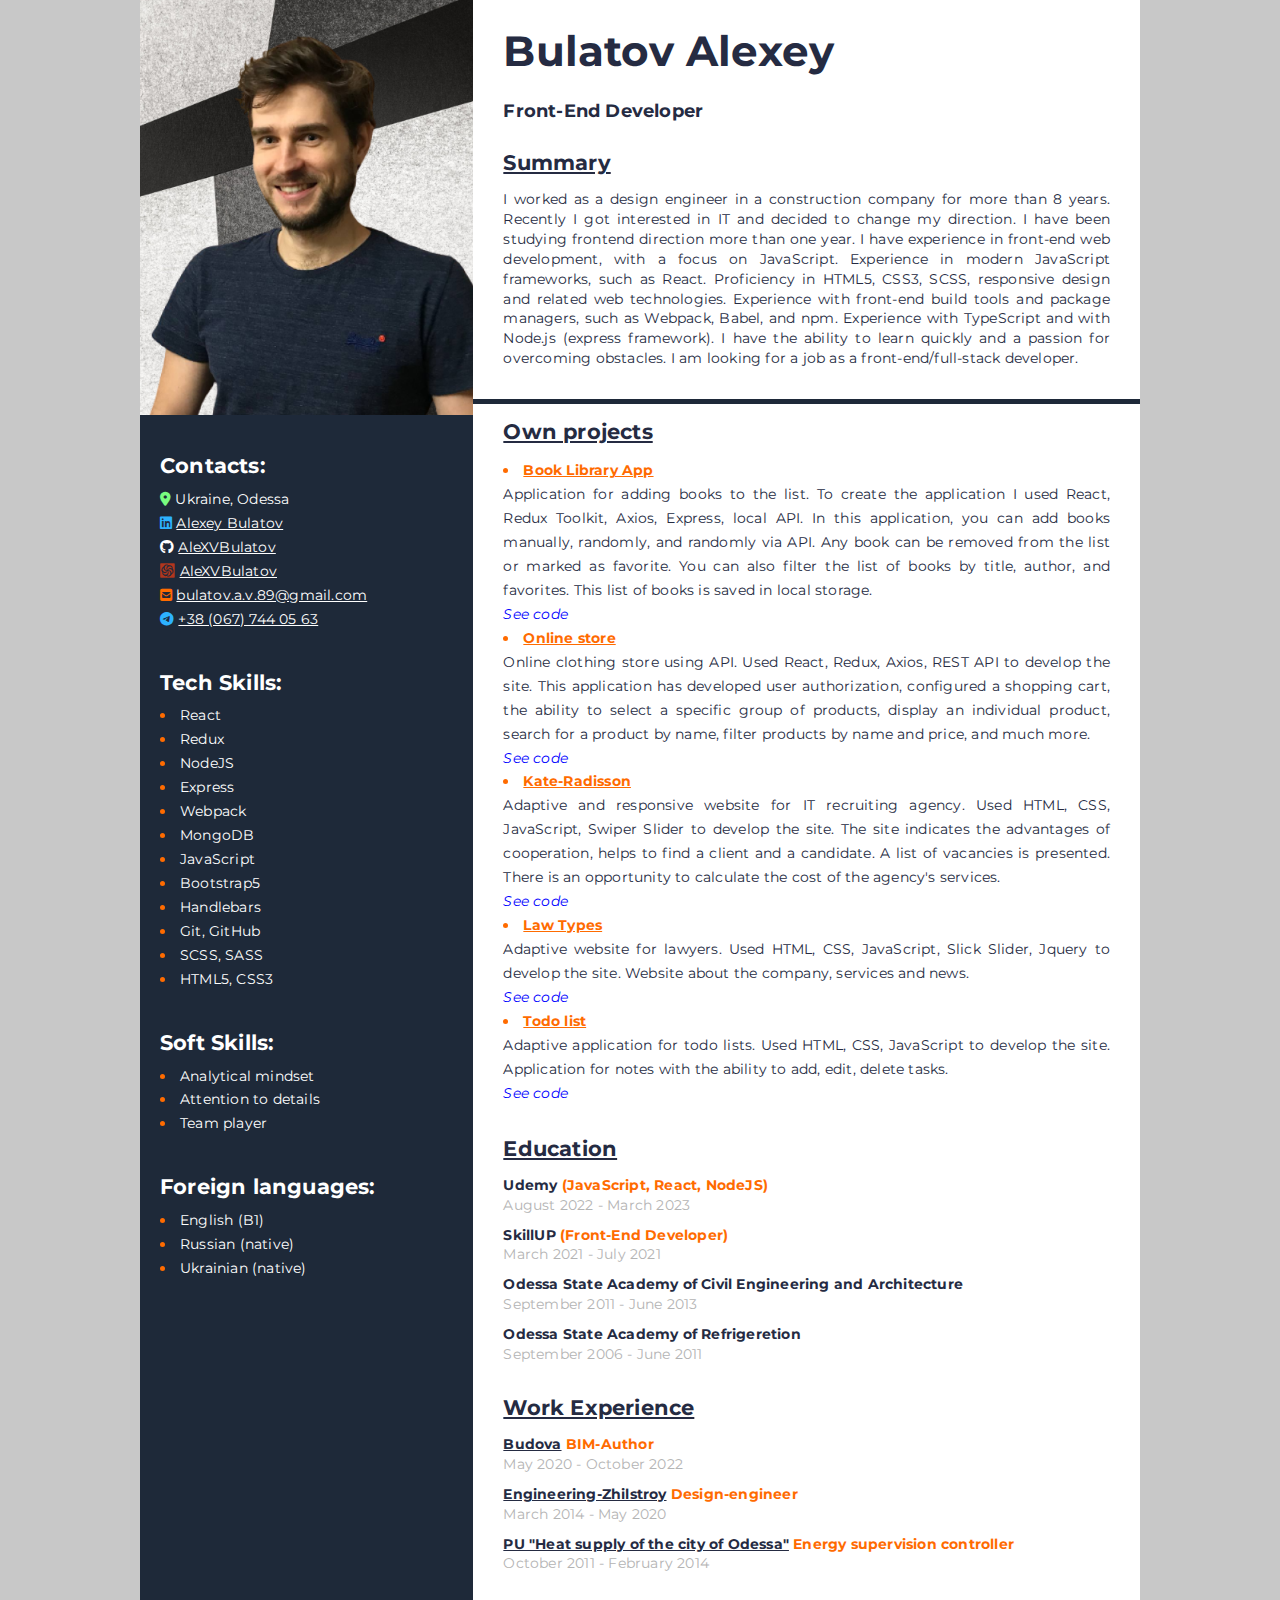
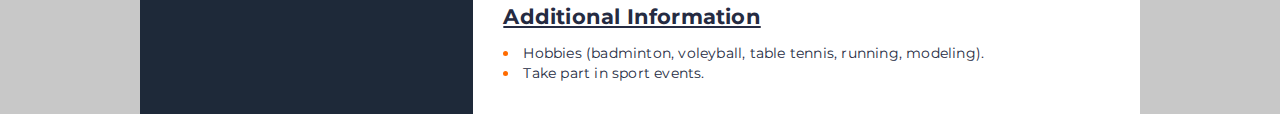
==== commit 5e69b76b: "Added new project Book Library App to the list" ====
--- a/index.html
+++ b/index.html
@@ -108,7 +108,20 @@
                 <div class="body-projects__block-projects">
                   <ul class="block-projects__list">
                     <li class="block-projects__item">
-                      <a href="https://euphonious-klepon-62ba28.netlify.app" class="block-projects__item-link">Online store </a>
+                      <a href="https://idyllic-centaur-fdbd10.netlify.app/" class="block-projects__item-link">Book Library App</a>
+                      <p class="block-projects__item-text">
+                        Application for adding books to the list. To create the application I used React, Redux Toolkit, Axios,
+                        Express, local API. In this application, you can add books manually, randomly, and randomly via API. Any
+                        book can be removed from the list or marked as favorite. You can also filter the list of books by title,
+                        author, and favorites. This list of books is saved in local storage.
+                        <br />
+                        <span class="block-projects__text-link"
+                          ><a href="https://github.com/AleXVBulatov/books-list">See code</a></span
+                        >
+                      </p>
+                    </li>
+                    <li class="block-projects__item">
+                      <a href="https://euphonious-klepon-62ba28.netlify.app" class="block-projects__item-link">Online store</a>
                       <p class="block-projects__item-text">
                         Online clothing store using API. Used React, Redux, Axios, REST API to develop the site. This application
                         has developed user authorization, configured a shopping cart, the ability to select a specific group of
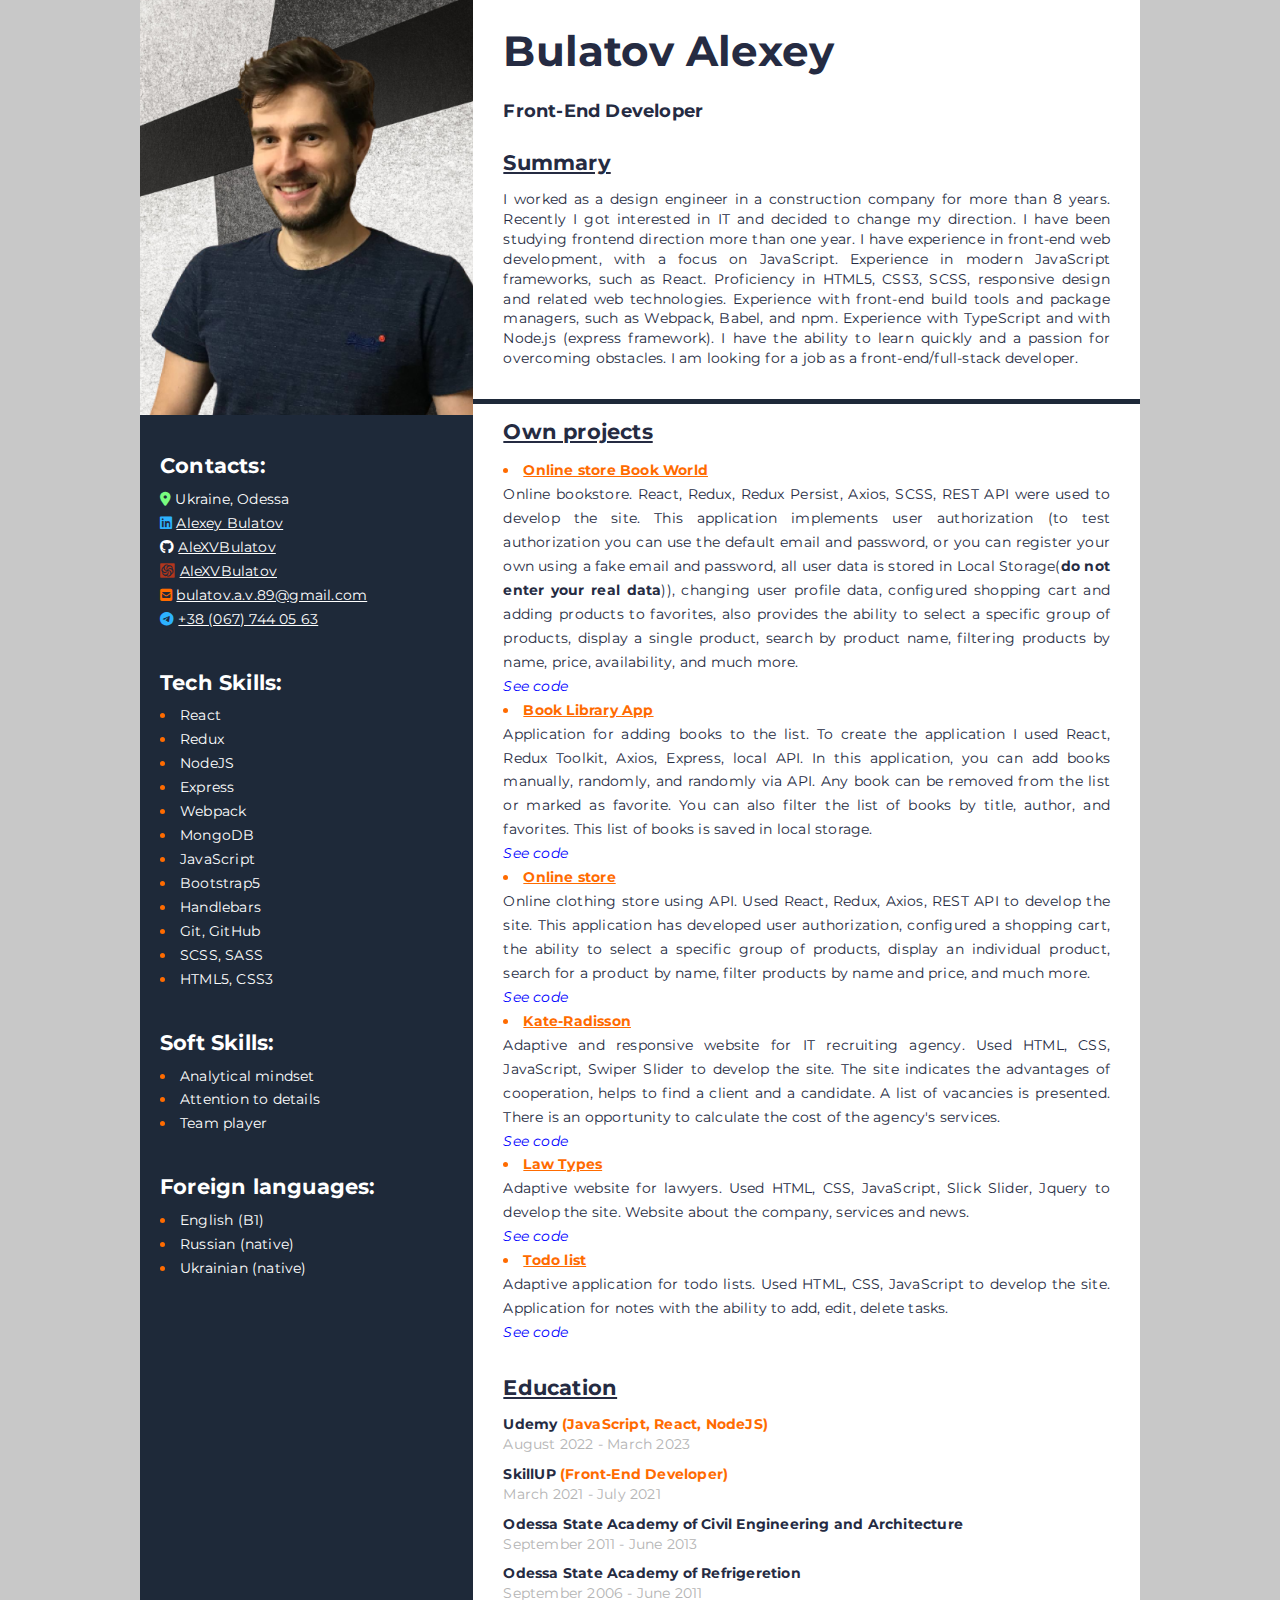
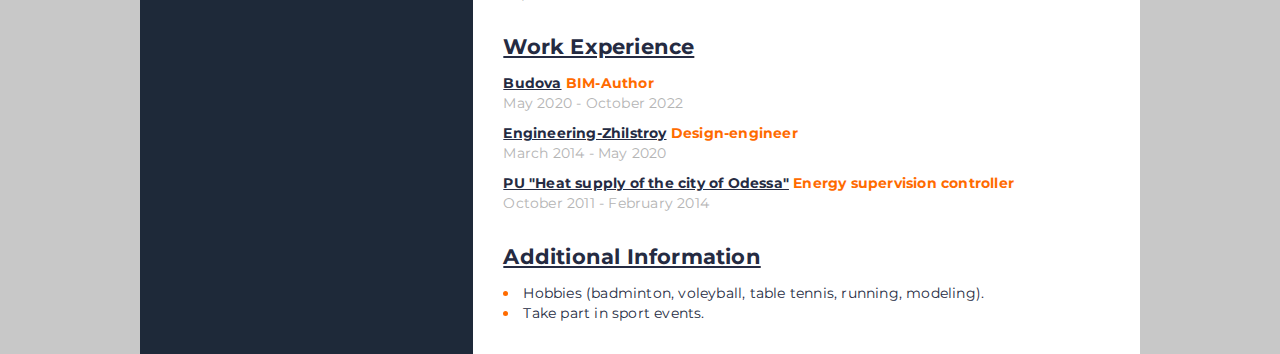
==== commit d01fc524: "Added new project online store Book World to the list" ====
--- a/index.html
+++ b/index.html
@@ -108,6 +108,24 @@
                 <div class="body-projects__block-projects">
                   <ul class="block-projects__list">
                     <li class="block-projects__item">
+                      <a href="https://singular-pony-7178e7.netlify.app/" class="block-projects__item-link"
+                        >Online store Book World</a
+                      >
+                      <p class="block-projects__item-text">
+                        Online bookstore. React, Redux, Redux Persist, Axios, SCSS, REST API were used to develop the site. This
+                        application implements user authorization (to test authorization you can use the default email and
+                        password, or you can register your own using a fake email and password, all user data is stored in Local
+                        Storage(<span style="font-weight: 700">do not enter your real data</span>)), changing user profile data,
+                        configured shopping cart and adding products to favorites, also provides the ability to select a specific
+                        group of products, display a single product, search by product name, filtering products by name, price,
+                        availability, and much more.
+                        <br />
+                        <span class="block-projects__text-link"
+                          ><a href="https://github.com/AleXVBulatov/book-world">See code</a></span
+                        >
+                      </p>
+                    </li>
+                    <li class="block-projects__item">
                       <a href="https://idyllic-centaur-fdbd10.netlify.app/" class="block-projects__item-link">Book Library App</a>
                       <p class="block-projects__item-text">
                         Application for adding books to the list. To create the application I used React, Redux Toolkit, Axios,
--- a/css/style.css
+++ b/css/style.css
@@ -43,6 +43,11 @@
 ._inner-container {
   padding: 15px 30px 15px 30px;
 }
+
+.none {
+  display: none;
+}
+
 /* #endregion */
 
 /* #region wrapper */
